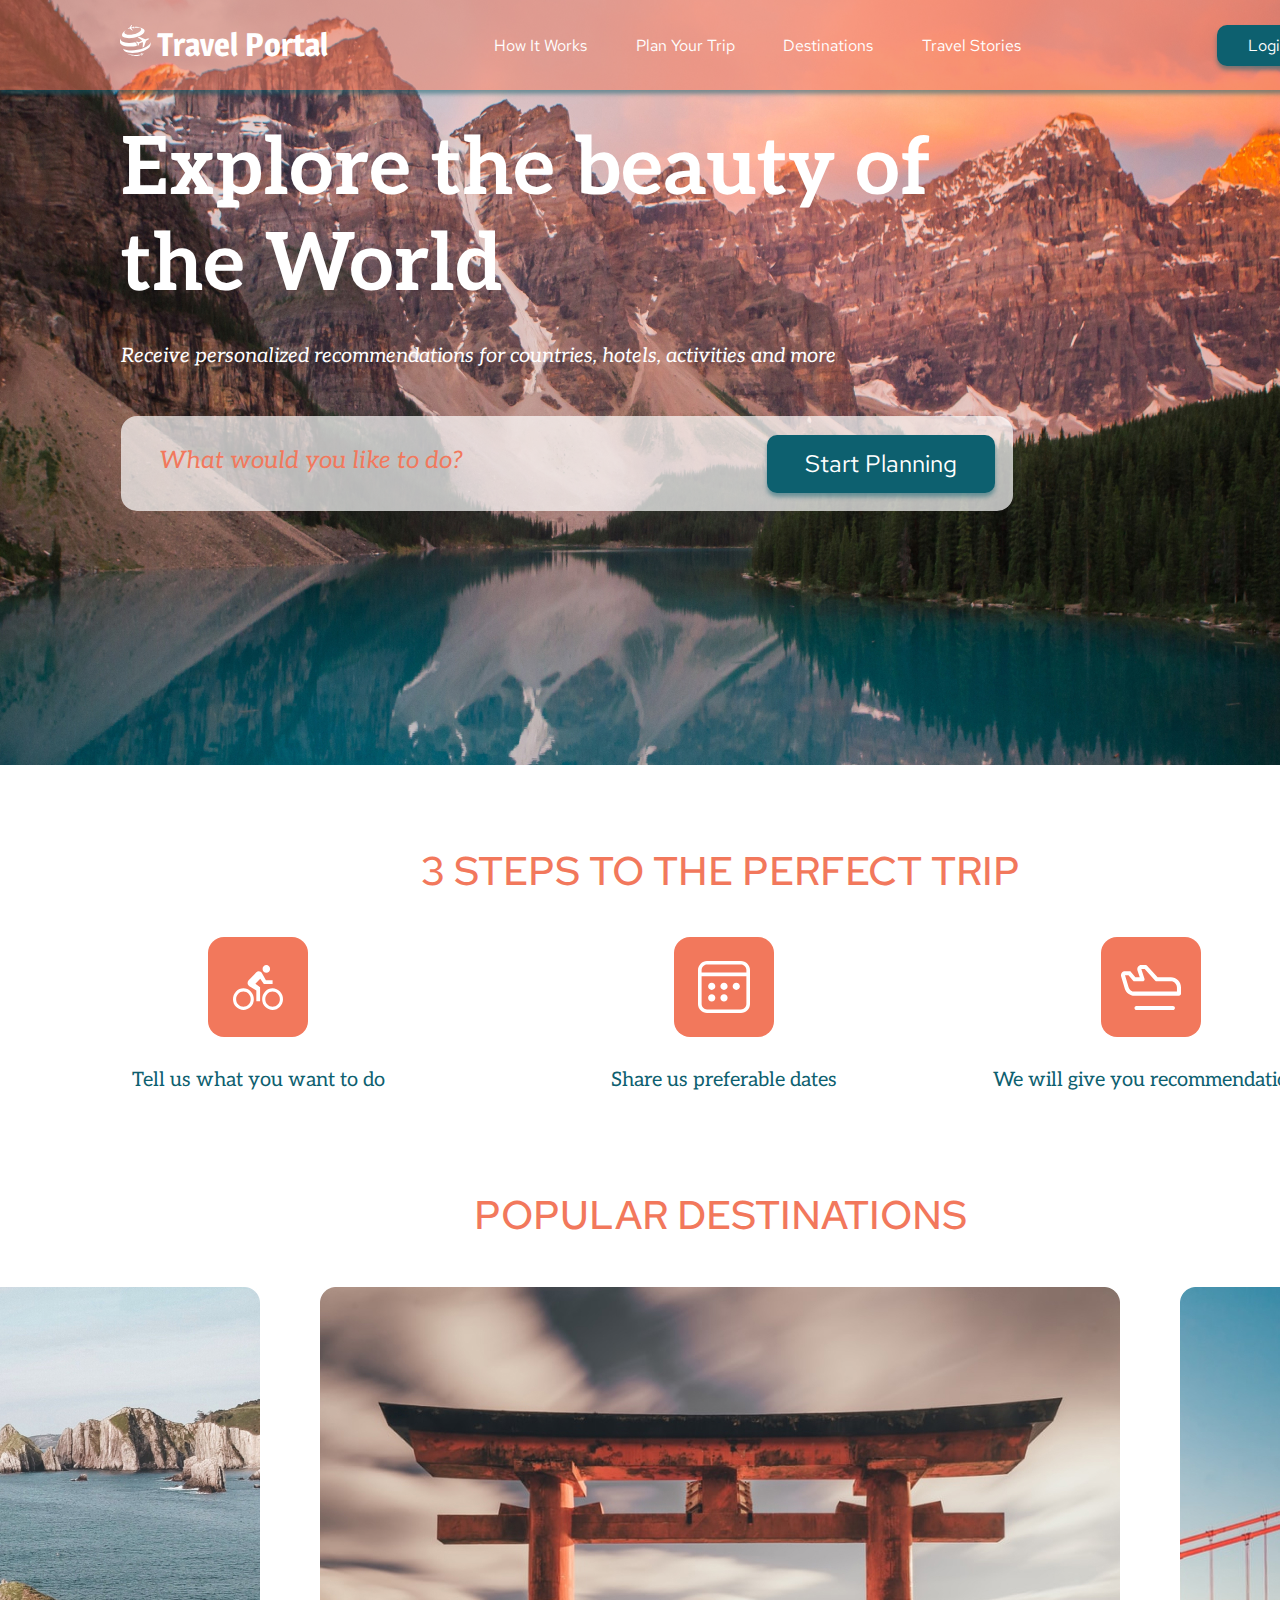
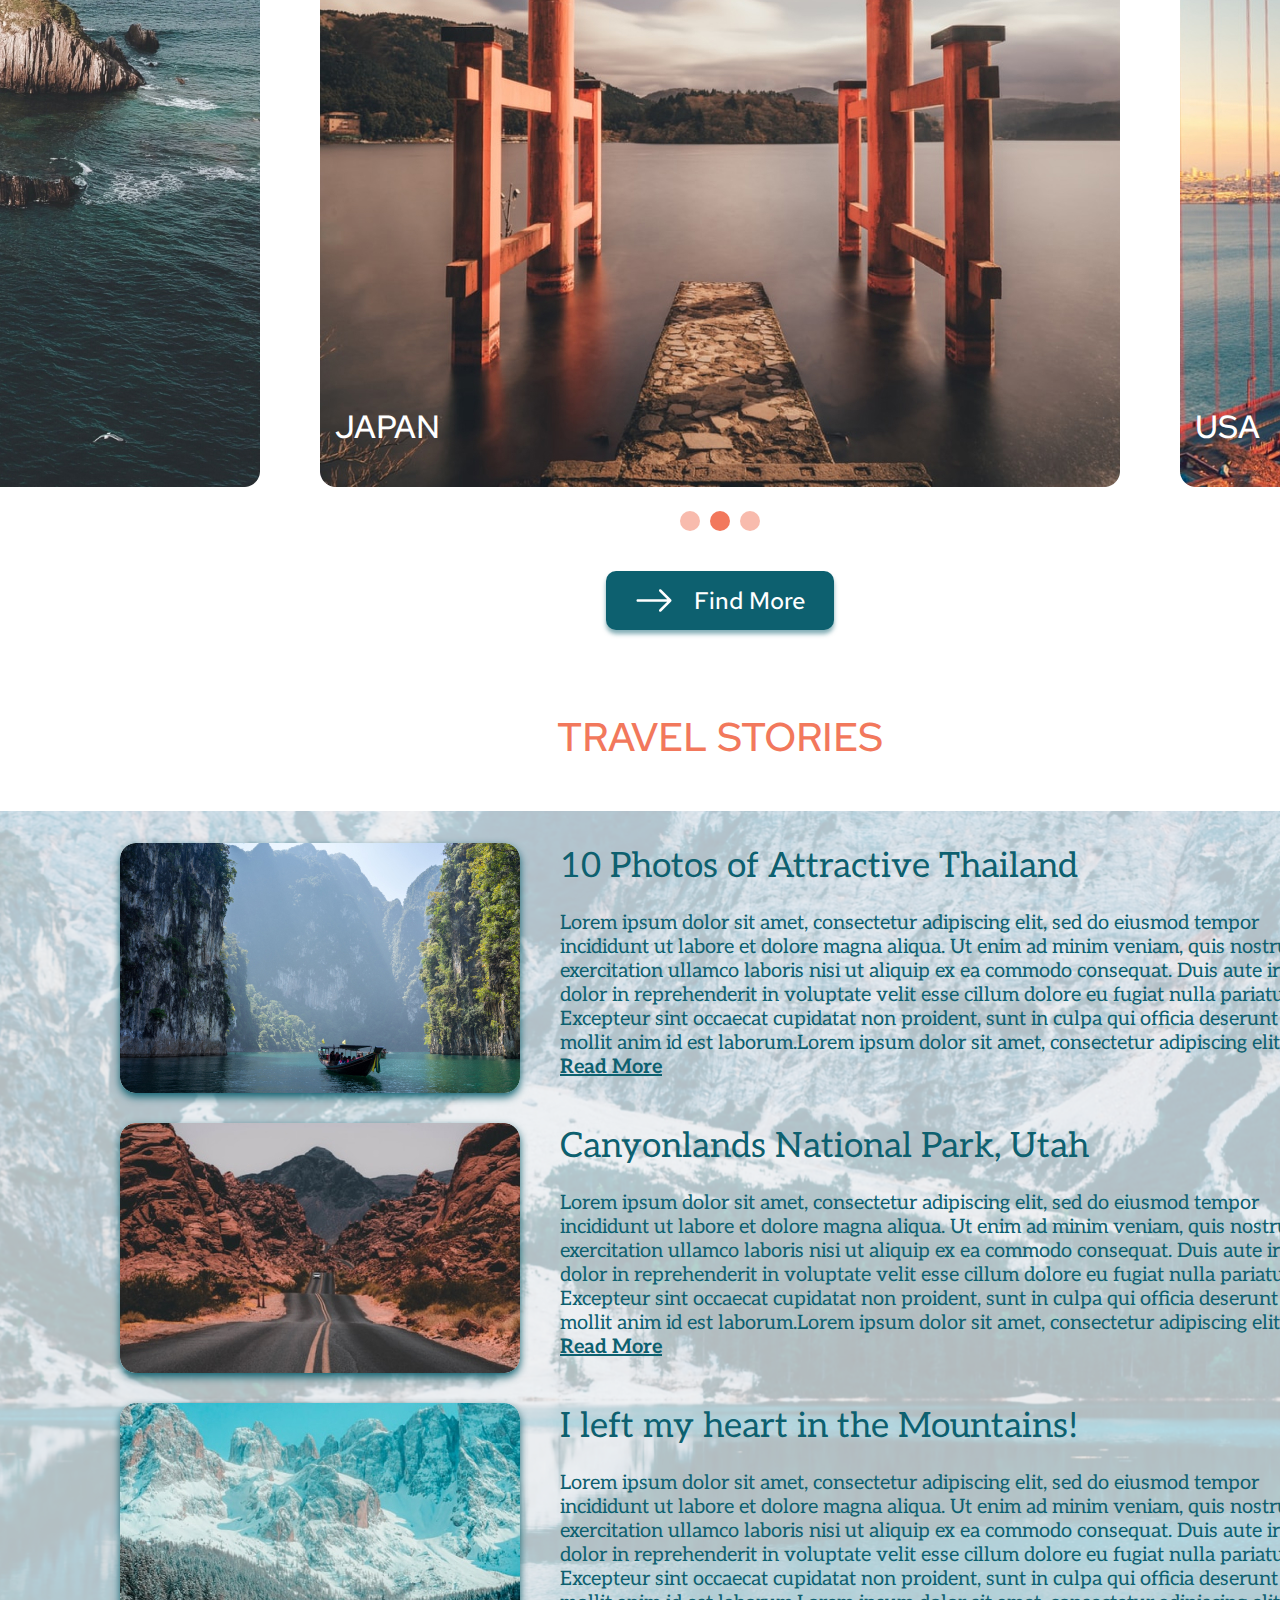
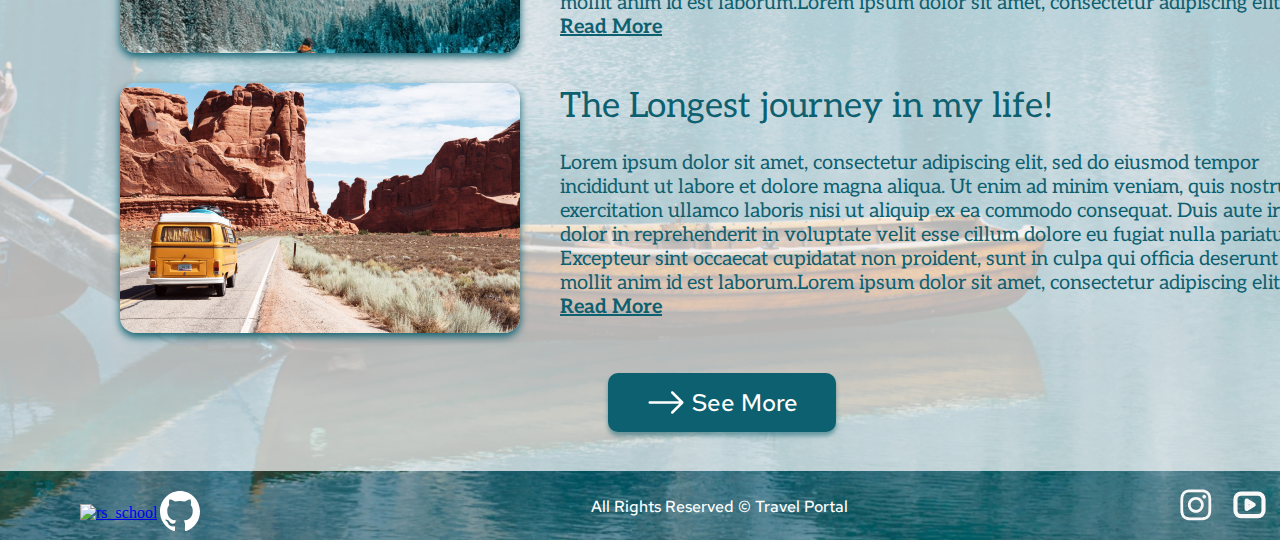
==== travel/index.html @ ec96239b "feat: upload travel files" ====
<!DOCTYPE html>
<html lang="zxx">
  <head>
    <meta charset="UTF-8" />
    <meta http-equiv="X-UA-Compatible" content="IE=edge" />
    <meta name="viewport" content="width=device-width, initial-scale=1.0" />
    <link rel="shortcut icon" href="favicon.ico" />
    <link rel="preconnect" href="https://fonts.googleapis.com" />
    <link rel="preconnect" href="https://fonts.googleapis.com" />
    <link rel="preconnect" href="https://fonts.gstatic.com" crossorigin />
    <link
      href="https://fonts.googleapis.com/css2?family=Magra:wght@700&display=swap"
      rel="stylesheet"
    />
    <link rel="preconnect" href="https://fonts.googleapis.com" />
    <link rel="preconnect" href="https://fonts.gstatic.com" crossorigin />
    <link
      href="https://fonts.googleapis.com/css2?family=Red+Hat+Text:wght@500&display=swap"
      rel="stylesheet"
    />
    <link rel="preconnect" href="https://fonts.googleapis.com" />
    <link rel="preconnect" href="https://fonts.gstatic.com" crossorigin />
    <link
      href="https://fonts.googleapis.com/css2?family=Aleo:wght@700&family=Red+Hat+Text:wght@500&display=swap"
      rel="stylesheet"
    />
    <link rel="preconnect" href="https://fonts.googleapis.com" />
    <link rel="preconnect" href="https://fonts.gstatic.com" crossorigin />
    <link
      href="https://fonts.googleapis.com/css2?family=Aleo&display=swap"
      rel="stylesheet"
    />
    <link rel="stylesheet" href="style.css" />
    <title>Travel</title>
  </head>
  <body>
    <!-- <div class="bg_opacity"></div> -->
    <div class="wrapper">
      <header>
        <div class="logo">
          <img src="logo.svg" alt="logo" />
          <h2 style="font-size: 32px; margin: 0 auto">Travel Portal</h2>
        </div>
        <nav>
          <ul>
            <li><a href="#preview">How It Works</a></li>
            <li><a href="#steps">Plan Your Trip</a></li>
            <li><a href="#destinations">Destinations</a></li>
            <li><a href="#travel">Travel Stories</a></li>
          </ul>
        </nav>
        <button>Login</button>
      </header>
      <main>
        <section class="preview" id="preview">
          <h1>Explore the beauty of the World</h1>
          <p>
            <span
              >Receive personalized recommendations for countries, hotels,
              activities and more</span
            >
          </p>
          <div>
            <input
              type="text"
              class="search"
              placeholder="What would you like to do?"
            />
            <button>Start Planning</button>
          </div>
        </section>
        <section class="steps" id="steps">
          <h2>3 STEPS TO THE PERFECT TRIP</h2>
          <div class="steps_3">
            <div class="step_1">
              <img src="step_1.svg" alt="first_step_icon" />
              <p>Tell us what you want to do</p>
            </div>
            <div class="step_2">
              <img src="step_2.svg" alt="second_step_icon" />
              <p>Share us preferable dates</p>
            </div>
            <div class="step_3">
              <img src="step_3.svg" alt="third_step_icon" />
              <p>We will give you recommendations</p>
            </div>
          </div>
        </section>
        <section class="destinations" id="destinations">
          <h2>POPULAR DESTINATIONS</h2>
          <div class="slider_1">
            <div class="slider_2">
              <div class="slider">
                <img src="popular_left.jpg" alt="Spain" />
                <p>SPAIN</p>
              </div>
              <div class="slider">
                <img src="popular_center.jpg" alt="Japan" />
                <p>JAPAN</p>
              </div>
              <div class="slider">
                <img src="popular_right.jpg" alt="USA" />
                <p>USA</p>
              </div>
            </div>
          </div>
          <div class="swiper_slider">
            <img src="disable_slider.svg" alt="slider_point" />
            <img src="active_slider.svg" alt="slider_point" />
            <img src="disable_slider.svg" alt="slider_point" />
          </div>
          <button>
            <img
              src="travel_arrow.svg"
              style="margin-right: -25px"
              alt="travel_arrow"
            />
            Find More
          </button>
        </section>
        <section class="stories" id="travel">
          <h2>TRAVEL STORIES</h2>
          <div class="stories_container">
            <div class="story">
              <img src="travel_1.jpg" alt="Thailand" />
              <article>
                <h3>10 Photos of Attractive Thailand</h3>
                <p>
                  Lorem ipsum dolor sit amet, consectetur adipiscing elit, sed
                  do eiusmod tempor incididunt ut labore et dolore magna aliqua.
                  Ut enim ad minim veniam, quis nostrud exercitation ullamco
                  laboris nisi ut aliquip ex ea commodo consequat. Duis aute
                  irure dolor in reprehenderit in voluptate velit esse cillum
                  dolore eu fugiat nulla pariatur. Excepteur sint occaecat
                  cupidatat non proident, sunt in culpa qui officia deserunt
                  mollit anim id est laborum.Lorem ipsum dolor sit amet,
                  consectetur adipiscing elit...
                  <strong><u>Read More</u></strong>
                </p>
              </article>
            </div>
            <div class="story">
              <img src="travel_2.jpg" alt="Utah" />
              <article>
                <h3>Canyonlands National Park, Utah</h3>
                <p>
                  Lorem ipsum dolor sit amet, consectetur adipiscing elit, sed
                  do eiusmod tempor incididunt ut labore et dolore magna aliqua.
                  Ut enim ad minim veniam, quis nostrud exercitation ullamco
                  laboris nisi ut aliquip ex ea commodo consequat. Duis aute
                  irure dolor in reprehenderit in voluptate velit esse cillum
                  dolore eu fugiat nulla pariatur. Excepteur sint occaecat
                  cupidatat non proident, sunt in culpa qui officia deserunt
                  mollit anim id est laborum.Lorem ipsum dolor sit amet,
                  consectetur adipiscing elit...
                  <strong><u>Read More</u></strong>
                </p>
              </article>
            </div>
            <div class="story">
              <img src="travel_3.jpg" alt="Mountains" />
              <article>
                <h3>I left my heart in the Mountains!</h3>
                <p>
                  Lorem ipsum dolor sit amet, consectetur adipiscing elit, sed
                  do eiusmod tempor incididunt ut labore et dolore magna aliqua.
                  Ut enim ad minim veniam, quis nostrud exercitation ullamco
                  laboris nisi ut aliquip ex ea commodo consequat. Duis aute
                  irure dolor in reprehenderit in voluptate velit esse cillum
                  dolore eu fugiat nulla pariatur. Excepteur sint occaecat
                  cupidatat non proident, sunt in culpa qui officia deserunt
                  mollit anim id est laborum.Lorem ipsum dolor sit amet,
                  consectetur adipiscing elit...
                  <strong><u>Read More</u></strong>
                </p>
              </article>
            </div>
            <div class="story">
              <img src="travel_4.jpg" alt="Longest journey" />
              <article>
                <h3>The Longest journey in my life!</h3>
                <p>
                  Lorem ipsum dolor sit amet, consectetur adipiscing elit, sed
                  do eiusmod tempor incididunt ut labore et dolore magna aliqua.
                  Ut enim ad minim veniam, quis nostrud exercitation ullamco
                  laboris nisi ut aliquip ex ea commodo consequat. Duis aute
                  irure dolor in reprehenderit in voluptate velit esse cillum
                  dolore eu fugiat nulla pariatur. Excepteur sint occaecat
                  cupidatat non proident, sunt in culpa qui officia deserunt
                  mollit anim id est laborum.Lorem ipsum dolor sit amet,
                  consectetur adipiscing elit...
                  <strong><u>Read More</u></strong>
                </p>
              </article>
            </div>
          </div>
          <button>
            <img
              src="travel_arrow.svg"
              style="margin-right: -25px"
              alt="travel_arrow"
            />
            See More
          </button>
        </section>
      </main>
      <footer>
        <div class="about_author">
          <a href="https://rs.school/js-stage0/"
            ><img
              src="https://rs.school/images/rs_school_js.svg"
              alt="rs_school"
              style="width: 60px; height: 22px"
          /></a>
          <a href="https://github.com/asya2320"
            ><img
              src="github.svg"
              alt="github"
              style="width: 40px; height: 40px"
          /></a>
        </div>
        <a class="text_footer">All Rights Reserved © Travel Portal</a>
        <div class="social_media">
          <a href="https://instagram.com/"><img src="inst.svg" alt="inst" /></a>
          <a href="https://www.youtube.com/"
            ><img src="youtube.svg" alt="youtube"
          /></a>
          <a href="https://twitter.com/"
            ><img src="twitter.svg" alt="twitter"
          /></a>
        </div>
      </footer>
    </div>
  </body>
</html>
---- travel/style.css ----
html {
  padding: 0 auto;
  scroll-behavior: smooth;
}

body {
  width: 1440px;
  height: 3735px;
  min-height: 3735px;
  margin: 0 auto;
  overflow-x: hidden;
  overflow-y: auto;
  background: url(explore_background.jpg) no-repeat center top,
    url(travel_background.jpg) no-repeat center bottom;
  background-size: 1440px;
}

.wrapper {
  max-width: 1440px;
  height: 100%;
  margin: 0 auto;
  background: url(bg.svg) no-repeat center bottom 64px;
  background-size: 1518px;
  /* opacity: 0.7; */
}

.bg {
  width: 100vw;
  height: 100%;
  padding: 0 auto;
  margin: 0 auto;
  /* background: url(explore_background.jpg) no-repeat center top,
    url(travel_background.jpg) no-repeat center bottom;
  background-size: contain; */
}

.bg_opacity {
  /* position: absolute; */
  /* position: relative;
  width: 100vw;
  height: 47%;
  padding: 0;
  margin-top: 2000px;
  background: url(bg.jpg) no-repeat center bottom 64px;
  background-size: cover;
  opacity: 0.7; */
  position: absolute;
  /* position: relative; */
  width: 93vw;
  height: 102%;
  padding: 0;
  top: 84px;
  background: url(bg.jpg) no-repeat center bottom 64px;
  background-size: cover;
  opacity: 0.7;
}

header {
  position: absolute;
  top: 0px;
  background-color: rgba(242, 120, 92, 0.5);
  width: 1440px;
  height: 90px;
  display: flex;
  flex-direction: row;
  justify-content: space-between;
  box-shadow: 0px 4px 4px rgba(13, 96, 111, 0.5);
}

.logo {
  position: relative;
  display: flex;
  flex-direction: row;
  justify-content: space-between;
  width: 213px;
  height: 31px;
  margin-top: 25px;
  margin-left: 120px;
  color: white;
  line-height: 38.88px;
  font-family: "Magra", sans-serif;
}

.logo h2 {
  font-size: 32px;
  line-height: 39px;
  margin: 0 auto;
}

header nav {
  position: relative;
  width: 527px;
  height: 21px;
  margin-top: 35px;
  margin-right: 35px;
}

header nav ul {
  padding-left: 0;
  margin: 0;
  display: flex;
  flex-direction: row;
  justify-content: space-between;
  align-content: center;
  list-style-type: none;
}

header nav ul li {
  color: white;
  font-size: 16px;
  line-height: 21.17px;
  font-family: "Red Hat Text", sans-serif;
}

header nav ul li a:link {
  color: white;
  text-decoration: none;
}

header nav ul li a:visited {
  color: white;
  text-decoration: none;
}

header nav ul li a:hover {
  transition: 3s;
  color: #0d606f;
  text-decoration: none;
  cursor: pointer;
}

header nav ul li a:active {
  color: white;
  text-decoration: none;
}

header button {
  position: relative;
  width: 103px;
  height: 41px;
  margin-right: 120px;
  margin-top: 25px;
  background: #0d606f;
  border: none;
  box-shadow: 0px 4px 4px rgba(13, 96, 111, 0.5);
  border-radius: 10px;
  display: flex;
  flex-direction: row;
  justify-content: center;
  align-items: center;
  color: white;
  font-family: "Red Hat Text", sans-serif;
  font-size: 16px;
  line-height: 21px;
}

header button:hover {
  cursor: pointer;
  background: white;
  color: #0d606f;
  box-shadow: 0px 8px 8px rgba(13, 96, 111, 0.5);
  transition: 3s;
}

main {
  position: relative;
  top: 122px;
  width: 100%;
  height: 92%;
  display: flex;
  flex-direction: column;
  justify-content: space-between;
  align-items: center;
  align-content: center;
}

.preview {
  position: relative;
  width: 892px;
  height: 422px;
  margin-left: -307px;
}

h1 {
  font-family: "Aleo", serif;
  font-size: 80px;
  line-height: 96px;
  color: #ffffff;
  margin: 0;
  padding: 0;
}

.preview p {
  margin-top: 30px;
  font-family: "Aleo", serif;
  font-style: italic;
  font-size: 20px;
  line-height: 24px;
  color: #ffffff;
}

.search {
  position: relative;
  margin-top: 28px;
  outline: none;
  border: none;
  width: 888px;
  height: 93px;
  background: rgba(255, 255, 255, 0.7);
  border-radius: 16px;
}

input::-webkit-input-placeholder {
  font-family: "Aleo", serif;
  font-style: italic;
  font-weight: 400;
  font-size: 24px;
  line-height: 29px;
  padding-left: 36px;
  padding-bottom: 40px;
  color: #f2785c;
}

/* .preview .search p {
  position: relative;
  width: 560px;
  margin: 0;
  padding-right: 0;
  padding-top: 32px;
  padding-left: 41px;
  
} */

.preview button {
  position: relative;
  width: 228px;
  height: 58px;
  float: right;
  margin-top: -76px;
  margin-right: 18px;
  background: #0d606f;
  border-radius: 10px;
  display: flex;
  border: none;
  box-shadow: 0px 4px 4px rgba(13, 96, 111, 0.5);
  flex-direction: row;
  justify-content: center;
  align-items: center;
  color: white;
  font-family: "Red Hat Text", sans-serif;
  font-size: 24px;
  line-height: 32px;
}

.steps {
  position: relative;
  width: 1177px;
  height: 247px;
  margin-left: auto;
  margin-right: auto;
  margin-top: 300px;
}

.step_1 {
  height: 175px;
  display: flex;
  flex-direction: column;
  justify-content: space-between;
  align-items: center;
  align-content: center;
}

.step_2 {
  height: 175px;
  margin-left: 70px;
  display: flex;
  flex-direction: column;
  justify-content: space-between;
  align-items: center;
  align-content: center;
}

.step_3 {
  height: 175px;
  display: flex;
  flex-direction: column;
  justify-content: space-between;
  align-items: center;
  align-content: center;
}

.steps h2 {
  text-align: center;
  font-family: "Red Hat Text";
  font-style: normal;
  font-weight: 500;
  font-size: 40px;
  line-height: 53px;
  color: #f2785c;
}

.steps_3 {
  position: relative;
  width: 100%;
  height: 154px;
  margin-top: 40px;
  display: flex;
  flex-direction: row;
  justify-content: space-between;
}

.steps_3 p {
  font-family: "Aleo";
  font-style: normal;
  font-weight: 400;
  font-size: 20px;
  line-height: 24px;
  color: #0d606f;
}

.destinations {
  position: relative;
  width: 85%;
  height: 1042px;
  margin-left: auto;
  margin-right: auto;
  margin-top: 130px;
  display: flex;
  flex-direction: column;
  justify-content: center;
  align-items: center;
  align-content: center;
}

.destinations h2 {
  font-family: "Red Hat Text";
  font-style: normal;
  margin-top: 35px;
  font-weight: 500;
  margin: 0px;
  font-size: 40px;
  line-height: 53px;
  color: #f2785c;
}

.slider_1 {
  position: relative;
  overflow: hidden;
  margin-top: 46px;
  width: 1440px;
  height: 800px;
  display: flex;
  align-items: center;
  align-content: center;
  justify-content: center;
}

.slider_2 {
  position: absolute;
  top: 0px;
  width: 2520px;
  height: 100%;
  display: flex;
  flex-direction: row;
  justify-content: space-between;
}

.slider p {
  position: relative;
  margin-left: 15px;
  margin-top: -85px;
  font-family: "Red Hat Text";
  font-style: normal;
  font-weight: 500;
  font-size: 32px;
  line-height: 42px;
  color: white;
}

.swiper_slider {
  position: relative;
  margin-top: 24px;
  width: 80px;
  height: 20px;
  display: flex;
  flex-direction: row;
  justify-content: space-between;
}

.destinations button {
  position: relative;
  width: 228px;
  height: 59px;
  margin-top: 40px;
  background: #0d606f;
  border: none;
  box-shadow: 0px 4px 4px rgba(13, 96, 111, 0.5);
  border-radius: 10px;
  display: flex;
  flex-direction: row;
  justify-content: space-around;
  align-items: center;
  font-family: "Red Hat Text";
  font-style: normal;
  font-weight: 500;
  font-size: 24px;
  line-height: 32px;
  color: #ffffff;
}

.stories {
  position: relative;
  width: 1200px;
  height: 100%;
  margin-left: auto;
  margin-right: auto;
  margin-top: 80px;
  display: flex;
  flex-direction: column;
  justify-content: space-between;
}

.stories h2 {
  font-family: "Red Hat Text";
  margin-top: 0px;
  margin-bottom: 65px;
  font-style: normal;
  font-weight: 500;
  font-size: 40px;
  line-height: 53px;
  text-align: center;
  color: #f2785c;
}

.stories_container {
  position: relative;
  height: 1120px;
  width: 1201px;
  display: flex;
  justify-content: space-around;
  flex-direction: column;
}

.story {
  width: 100%;
  display: flex;
  justify-content: space-between;
  align-items: center;
  align-content: center;
  flex-direction: row;
}

.story img {
  border-radius: 16px;
  filter: drop-shadow(0px 4px 4px #0d606f);
}

.story img:hover {
  transition: 3s;
  cursor: pointer;
  border-radius: 26px;
  filter: drop-shadow(0px 8px 8px #f2785c);
}

.story article {
  width: 761px;
}

.story article h3 {
  margin: 8px 0px 0px 0px;
  font-family: "Aleo";
  font-style: normal;
  font-weight: 400;
  font-size: 35px;
  line-height: 40px;
  color: #0d606f;
}

.story article p {
  font-family: "Aleo";
  width: 760px;
  font-style: normal;
  font-weight: 400;
  font-size: 20px;
  line-height: 24px;
  padding-top: 5px;
  color: #0d606f;
}

.stories button {
  position: relative;
  width: 228px;
  height: 59px;
  top: 25px;
  margin-left: 488px;
  background: #0d606f;
  border: none;
  box-shadow: 0px 4px 4px rgba(13, 96, 111, 0.5);
  border-radius: 10px;
  display: flex;
  flex-direction: row;
  justify-content: space-evenly;
  align-items: center;
  font-family: "Red Hat Text";
  font-style: normal;
  font-weight: 500;
  font-size: 24px;
  line-height: 32px;
  color: #ffffff;
}

button:hover {
  cursor: pointer;
  background: #f2785c;
  color: #0d606f;
  box-shadow: 0px 4px 4px rgba(248, 247, 247, 0.756);
  transition: 3s;
}

footer {
  margin-top: 260px;
  width: 1440px;
  height: 34px;
}

.text_footer {
  font-family: "Red Hat Text";
  margin-top: 5px;
  margin-left: 391px;
  font-style: normal;
  font-weight: 500;
  font-size: 16px;
  line-height: 21px;
  color: #ffffff;
}

.social_media {
  float: right;
  margin-top: -8px;
  margin-right: 120px;
  width: 141px;
  height: 34px;
  display: flex;
  justify-content: space-between;
  flex-direction: row;
}

.about_author {
  float: left;
  margin-left: 80px;
  margin-bottom: 10px;
  width: 120px;
  height: 34px;
  display: flex;
  justify-content: space-between;
  flex-direction: row;
  align-items: center;
}

.stories p strong:hover {
  transition: 3s;
  color: #f2785c;
  cursor: pointer;
}
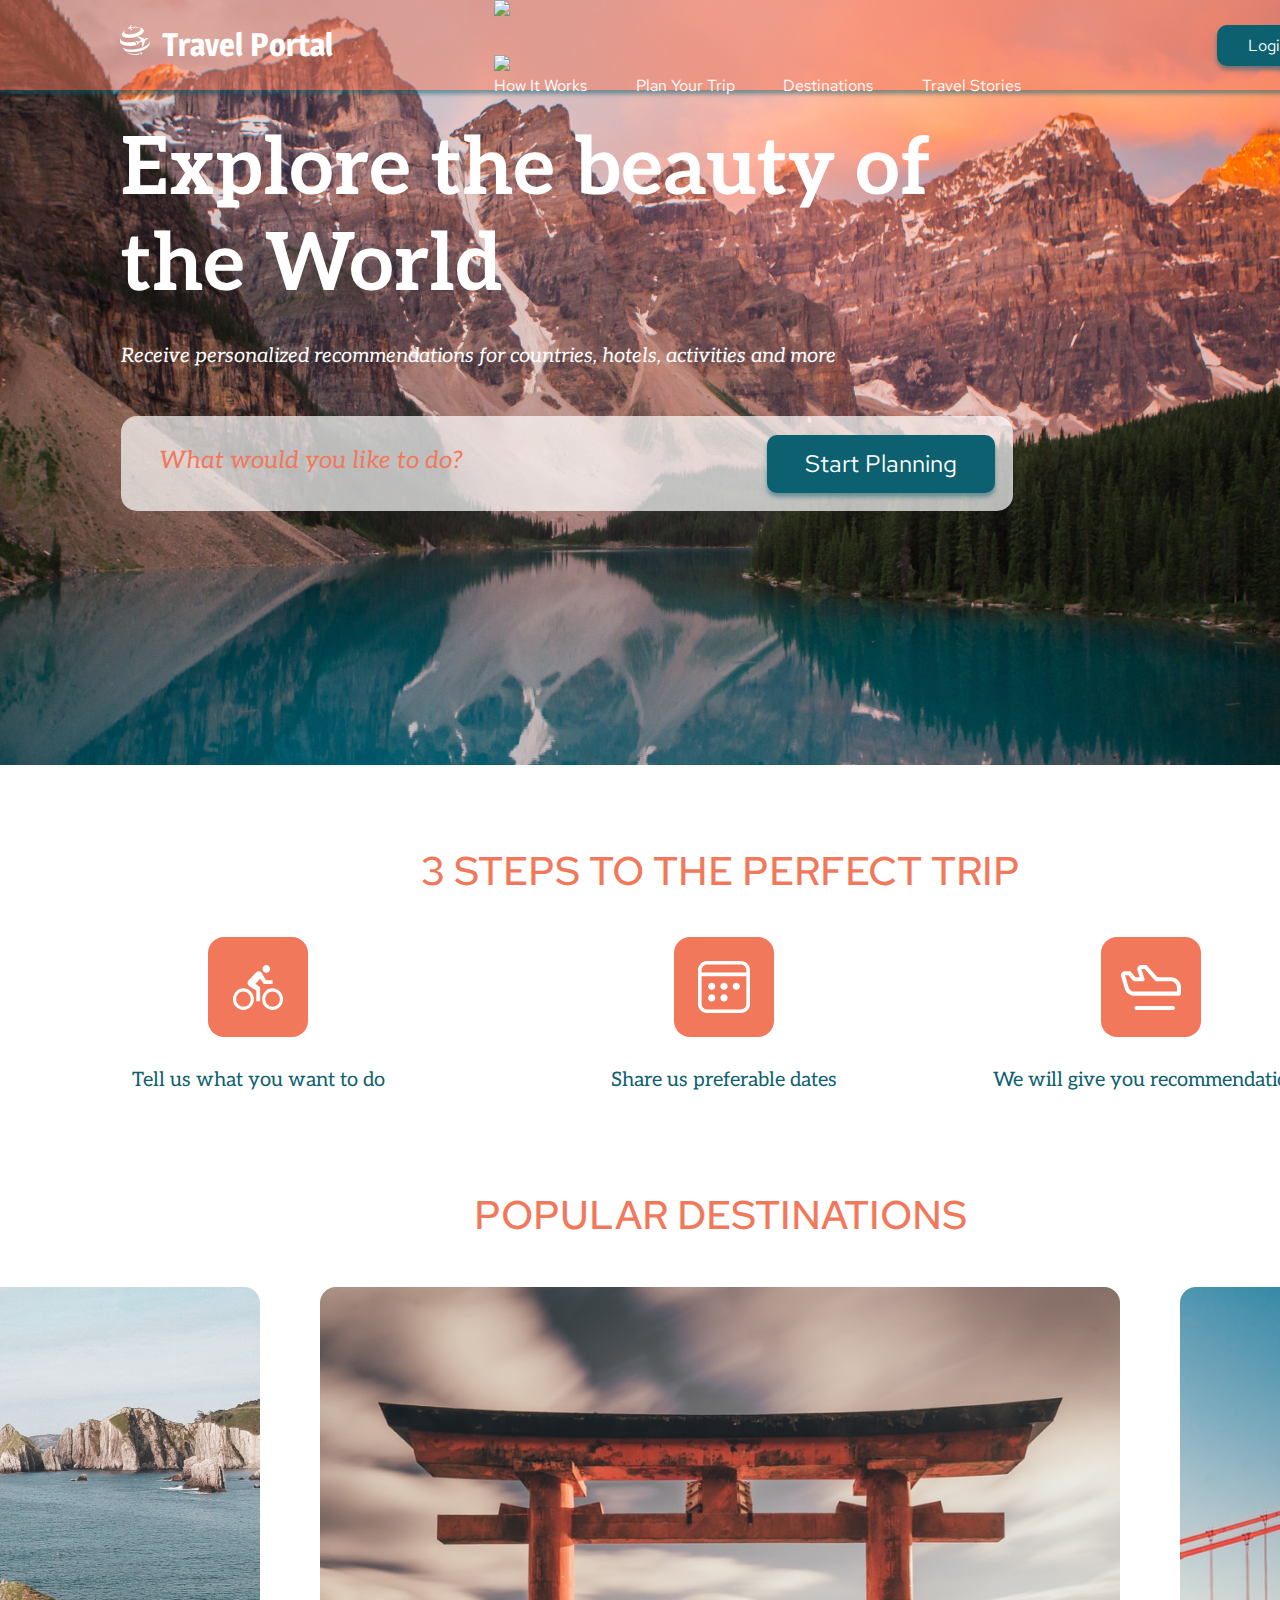
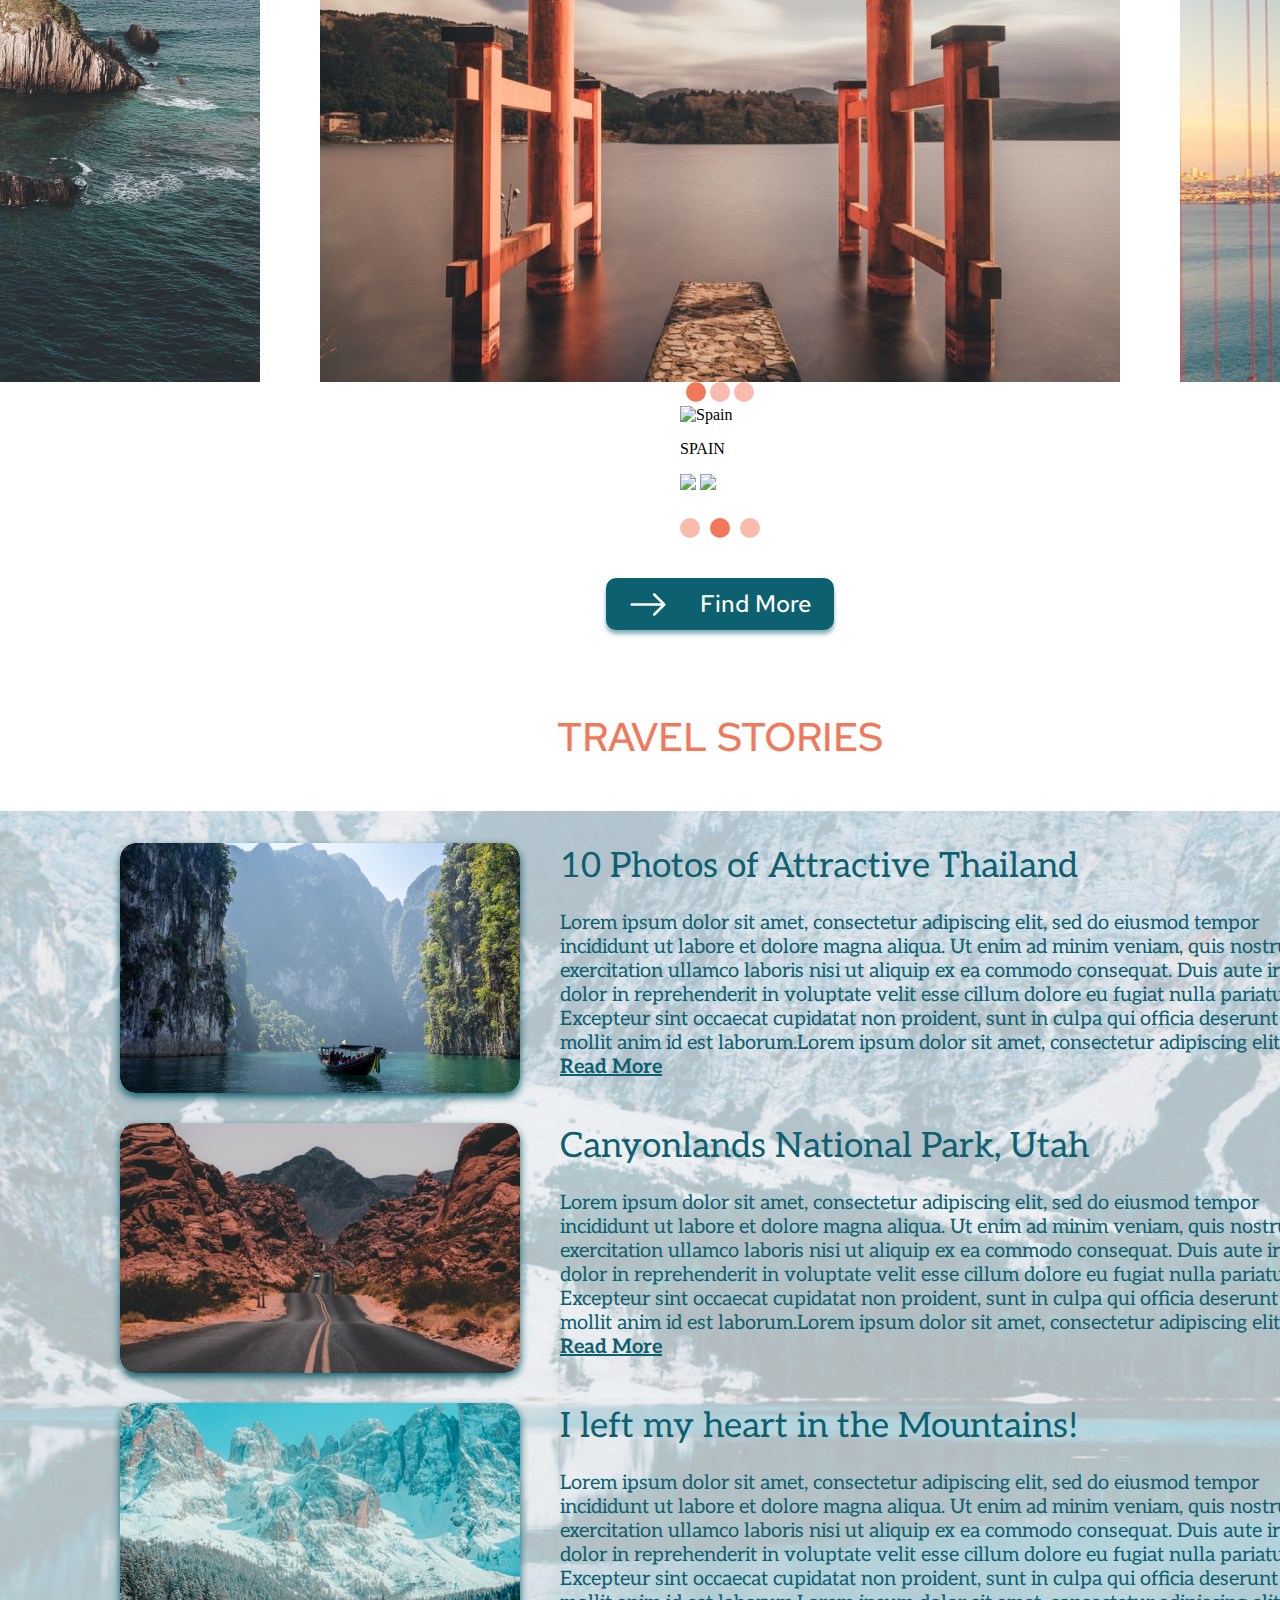
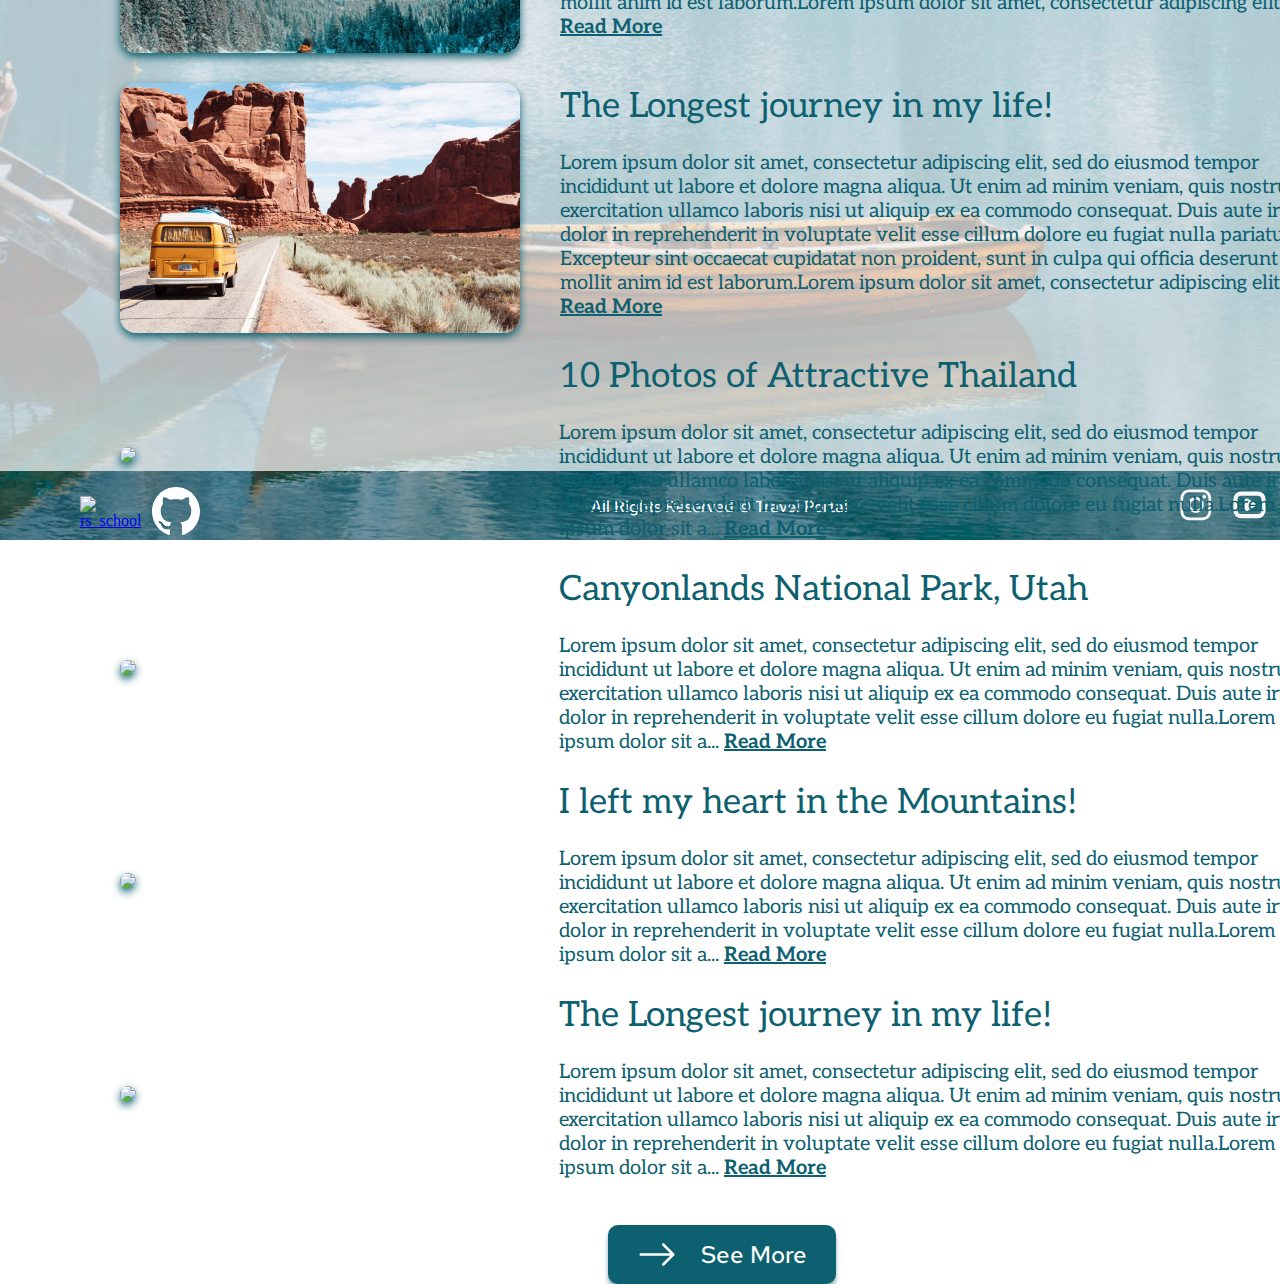
==== commit 666fff5d: "feat: update html file" ====
--- a/travel/index.html
+++ b/travel/index.html
@@ -30,25 +30,47 @@
       href="https://fonts.googleapis.com/css2?family=Aleo&display=swap"
       rel="stylesheet"
     />
+    <script src="index.js"></script>
     <link rel="stylesheet" href="style.css" />
     <title>Travel</title>
   </head>
   <body>
-    <!-- <div class="bg_opacity"></div> -->
     <div class="wrapper">
       <header>
         <div class="logo">
-          <img src="logo.svg" alt="logo" />
-          <h2 style="font-size: 32px; margin: 0 auto">Travel Portal</h2>
+          <div><img src="logo.svg" alt="logo" /></div>
+          <div><h2 class="logo_h2">Travel Portal</h2></div>
         </div>
-        <nav>
-          <ul>
-            <li><a href="#preview">How It Works</a></li>
-            <li><a href="#steps">Plan Your Trip</a></li>
-            <li><a href="#destinations">Destinations</a></li>
-            <li><a href="#travel">Travel Stories</a></li>
-          </ul>
-        </nav>
+        <div class="burger_container">
+          <img src="mobile_burger_icon.svg" id="burger_menu" />
+          <div class="burger">
+            <nav id="nav">
+              <img src="mobile_close_burger.svg" id="close_burger" />
+              <ul id="ul_list">
+                <li id="li_list1"><a href="#preview">How It Works</a></li>
+                <li id="li_list2"><a href="#steps">Plan Your Trip</a></li>
+                <li id="li_list3"><a href="#destinations">Destinations</a></li>
+                <li id="li_list4"><a href="#travel">Travel Stories</a></li>
+              </ul>
+            </nav>
+          </div>
+        </div>
+        <script>
+          document.addEventListener("click", function (e) {
+            const NAV = document.getElementById("nav");
+            const UL = document.getElementById("ul_list");
+            const CLOSE_BTN = document.getElementById("close_burger");
+            if (e.target.id != "nav" && e.target.id != "burger_menu") {
+              NAV.classList.remove("open");
+              UL.classList.remove("open");
+              CLOSE_BTN.classList.remove("open");
+            } else if (e.target.id == "burger_menu") {
+              NAV.classList.toggle("open");
+              UL.classList.toggle("open");
+              CLOSE_BTN.classList.toggle("open");
+            }
+          });
+        </script>
         <button>Login</button>
       </header>
       <main>
@@ -74,15 +96,15 @@
           <div class="steps_3">
             <div class="step_1">
               <img src="step_1.svg" alt="first_step_icon" />
-              <p>Tell us what you want to do</p>
+              <p style="text-align: left">Tell us what you want to do</p>
             </div>
             <div class="step_2">
               <img src="step_2.svg" alt="second_step_icon" />
-              <p>Share us preferable dates</p>
+              <p style="text-align: center">Share us preferable dates</p>
             </div>
             <div class="step_3">
               <img src="step_3.svg" alt="third_step_icon" />
-              <p>We will give you recommendations</p>
+              <p style="text-align: right">We will give you recommendations</p>
             </div>
           </div>
         </section>
@@ -104,17 +126,38 @@
               </div>
             </div>
           </div>
-          <div class="swiper_slider">
-            <img src="disable_slider.svg" alt="slider_point" />
+          <div class="swiper_slider_desktop">
             <img src="active_slider.svg" alt="slider_point" />
             <img src="disable_slider.svg" alt="slider_point" />
+            <img src="disable_slider.svg" alt="slider_point" />
+          </div>
+          <div class="slider_1_mobile">
+            <div class="slider_2_mobile">
+              <div class="slider_mobile">
+                <img src="mobile_spain.jpg" alt="Spain" class="spain" />
+                <div class="wrapper_spain">
+                  <p>SPAIN</p>
+                  <div class="arrow_container">
+                    <img
+                      src="mobile_destinations_arrow_left.svg"
+                      class="arrow_l"
+                    />
+                    <img
+                      src="mobile_destinations_arrow_right.svg"
+                      class="arrow_r"
+                    />
+                  </div>
+                  <div class="swiper_slider">
+                    <img src="disable_slider.svg" alt="slider_point" />
+                    <img src="active_slider.svg" alt="slider_point" />
+                    <img src="disable_slider.svg" alt="slider_point" />
+                  </div>
+                </div>
+              </div>
+            </div>
           </div>
           <button>
-            <img
-              src="travel_arrow.svg"
-              style="margin-right: -25px"
-              alt="travel_arrow"
-            />
+            <img src="travel_arrow.svg" alt="travel_arrow" />
             Find More
           </button>
         </section>
@@ -194,13 +237,71 @@
               </article>
             </div>
           </div>
+          <div class="stories_container_mobile">
+            <div class="story">
+              <img src="mobile_story_1.jpg" />
+              <article>
+                <h3>10 Photos of Attractive Thailand</h3>
+                <p>
+                  Lorem ipsum dolor sit amet, consectetur adipiscing elit, sed
+                  do eiusmod tempor incididunt ut labore et dolore magna aliqua.
+                  Ut enim ad minim veniam, quis nostrud exercitation ullamco
+                  laboris nisi ut aliquip ex ea commodo consequat. Duis aute
+                  irure dolor in reprehenderit in voluptate velit esse cillum
+                  dolore eu fugiat nulla.Lorem ipsum dolor sit a...
+                  <strong><u>Read More</u></strong>
+                </p>
+              </article>
+            </div>
+            <div class="story">
+              <img src="mobile_story_2.jpg" />
+              <article>
+                <h3>Canyonlands National Park, Utah</h3>
+                <p>
+                  Lorem ipsum dolor sit amet, consectetur adipiscing elit, sed
+                  do eiusmod tempor incididunt ut labore et dolore magna aliqua.
+                  Ut enim ad minim veniam, quis nostrud exercitation ullamco
+                  laboris nisi ut aliquip ex ea commodo consequat. Duis aute
+                  irure dolor in reprehenderit in voluptate velit esse cillum
+                  dolore eu fugiat nulla.Lorem ipsum dolor sit a...
+                  <strong><u>Read More</u></strong>
+                </p>
+              </article>
+            </div>
+            <div class="story">
+              <img src="mobile_story_3.jpg" />
+              <article>
+                <h3>I left my heart in the Mountains!</h3>
+                <p>
+                  Lorem ipsum dolor sit amet, consectetur adipiscing elit, sed
+                  do eiusmod tempor incididunt ut labore et dolore magna aliqua.
+                  Ut enim ad minim veniam, quis nostrud exercitation ullamco
+                  laboris nisi ut aliquip ex ea commodo consequat. Duis aute
+                  irure dolor in reprehenderit in voluptate velit esse cillum
+                  dolore eu fugiat nulla.Lorem ipsum dolor sit a...
+                  <strong><u>Read More</u></strong>
+                </p>
+              </article>
+            </div>
+            <div class="story">
+              <img src="mobile_story_4.jpg" />
+              <article>
+                <h3>The Longest journey in my life!</h3>
+                <p>
+                  Lorem ipsum dolor sit amet, consectetur adipiscing elit, sed
+                  do eiusmod tempor incididunt ut labore et dolore magna aliqua.
+                  Ut enim ad minim veniam, quis nostrud exercitation ullamco
+                  laboris nisi ut aliquip ex ea commodo consequat. Duis aute
+                  irure dolor in reprehenderit in voluptate velit esse cillum
+                  dolore eu fugiat nulla.Lorem ipsum dolor sit a...
+                  <strong><u>Read More</u></strong>
+                </p>
+              </article>
+            </div>
+          </div>
           <button>
-            <img
-              src="travel_arrow.svg"
-              style="margin-right: -25px"
-              alt="travel_arrow"
-            />
-            See More
+            <img src="travel_arrow.svg" alt="travel_arrow" />
+            <p>See More</p>
           </button>
         </section>
       </main>
@@ -210,13 +311,10 @@
             ><img
               src="https://rs.school/images/rs_school_js.svg"
               alt="rs_school"
-              style="width: 60px; height: 22px"
+              class="rs_school"
           /></a>
           <a href="https://github.com/asya2320"
-            ><img
-              src="github.svg"
-              alt="github"
-              style="width: 40px; height: 40px"
+            ><img src="github.svg" alt="github" class="git"
           /></a>
         </div>
         <a class="text_footer">All Rights Reserved © Travel Portal</a>
